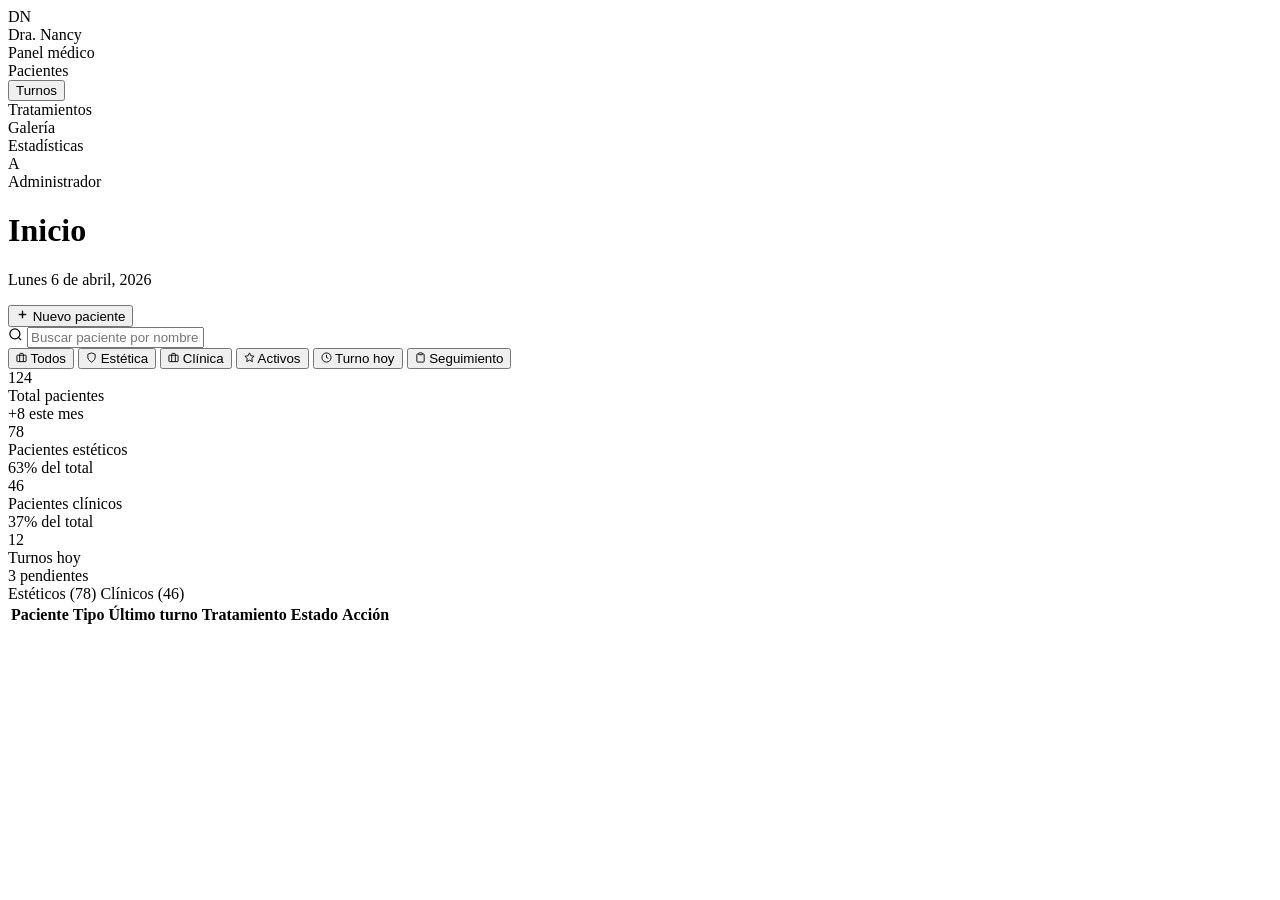
==== sistema_gestion/src/view/pages/index.html @ ffcd5617 "first commit" ====
<!DOCTYPE html>
<html lang="es">
<head>
  <meta charset="UTF-8">
  <meta name="viewport" content="width=device-width, initial-scale=1.0">
  <title>Dashboard — Panel Médico</title>
  <link rel="preconnect" href="https://fonts.googleapis.com">
  <link href="https://fonts.googleapis.com/css2?family=Montserrat:wght@300;400;500;600&family=Cormorant+Garamond:ital,wght@0,300;1,300&display=swap" rel="stylesheet">
  <link rel="stylesheet" href="../../css/estilos.css">
  <script src="../../js/dashboard.js" defer></script>
</head>
<body class="dashboard-page">

<div class="dashboard-container">
  <aside class="sidebar">
    <div class="sidebar-top">
      <div class="sidebar-avatar">DN</div>
      <div class="sidebar-name">Dra. Nancy</div>
      <div class="sidebar-role">Panel médico</div>
    </div>

    <nav class="nav-section">
      <div class="nav-item" >
        <span class="nav-dot nav-dot-gold"></span>
        Pacientes
      </div>
      <button class="nav-item" onclick="window.location.href='turnos.html'">
        <span class="nav-dot"></span>
        Turnos
      </button>
      <div class="nav-item">
        <span class="nav-dot"></span>
        Tratamientos
      </div>
      <div class="nav-item">
        <span class="nav-dot"></span>
        Galería
      </div>
      <div class="nav-item">
        <span class="nav-dot"></span>
        Estadísticas
      </div>
    </nav>

    <div class="sidebar-footer">
      <div class="sidebar-user">
        <div class="sidebar-user-avatar">A</div>
        <span class="sidebar-user-name">Administrador</span>
      </div>
    </div>
  </aside>

  <main class="main">
    <div class="topbar">
      <div class="topbar-left">
        <h1>Inicio</h1>
        <p>Lunes 6 de abril, 2026</p>
      </div>
      <div class="topbar-right">
        <button class="btn-new" onclick="window.location.href='nueva-consulta.html'">
          <svg width="13" height="13" viewBox="0 0 24 24" fill="none" stroke="currentColor" stroke-width="2.5"><line x1="12" y1="5" x2="12" y2="19"/><line x1="5" y1="12" x2="19" y2="12"/></svg>
          Nuevo paciente
        </button>
      </div>
    </div>

    <div class="content">
      <div class="bottom-section">
        <div class="bottom-search">
          <svg width="15" height="15" viewBox="0 0 24 24" fill="none" stroke="currentColor" stroke-width="2"><circle cx="11" cy="11" r="8"/><line x1="21" y1="21" x2="16.65" y2="16.65"/></svg>
          <input type="text" id="searchInput" placeholder="Buscar paciente por nombre...">
        </div>
        <div class="filter-bar">
          <button class="filter-btn active">
            <svg width="11" height="11" viewBox="0 0 24 24" fill="none" stroke="currentColor" stroke-width="2"><rect x="2" y="7" width="20" height="14" rx="1"/><path d="M16 21V5a2 2 0 00-2-2h-4a2 2 0 00-2 2v16"/></svg>
            Todos
          </button>
          <button class="filter-btn">
            <svg width="11" height="11" viewBox="0 0 24 24" fill="none" stroke="currentColor" stroke-width="2"><path d="M12 22s8-4 8-10V5l-8-3-8 3v7c0 6 8 10 8 10z"/></svg>
            Estética
          </button>
          <button class="filter-btn">
            <svg width="11" height="11" viewBox="0 0 24 24" fill="none" stroke="currentColor" stroke-width="2"><rect x="2" y="7" width="20" height="14" rx="1"/><path d="M16 21V5a2 2 0 00-2-2h-4a2 2 0 00-2 2v16"/></svg>
            Clínica
          </button>
          <button class="filter-btn">
            <svg width="11" height="11" viewBox="0 0 24 24" fill="none" stroke="currentColor" stroke-width="2"><polygon points="12 2 15.09 8.26 22 9.27 17 14.14 18.18 21.02 12 17.77 5.82 21.02 7 14.14 2 9.27 8.91 8.26 12 2"/></svg>
            Activos
          </button>
          <button class="filter-btn">
            <svg width="11" height="11" viewBox="0 0 24 24" fill="none" stroke="currentColor" stroke-width="2"><circle cx="12" cy="12" r="10"/><polyline points="12 6 12 12 16 14"/></svg>
            Turno hoy
          </button>
          <button class="filter-btn">
            <svg width="11" height="11" viewBox="0 0 24 24" fill="none" stroke="currentColor" stroke-width="2"><path d="M16 4h2a2 2 0 0 1 2 2v14a2 2 0 0 1-2 2H6a2 2 0 0 1-2-2V6a2 2 0 0 1 2-2h2"/><rect x="8" y="2" width="8" height="4" rx="1" ry="1"/></svg>
            Seguimiento
          </button>
        </div>
      </div>

      <div class="stats-grid">
        <div class="stat-card">
          <div class="stat-num">124</div>
          <div class="stat-label">Total pacientes</div>
          <span class="stat-badge badge-rosa">+8 este mes</span>
        </div>
        <div class="stat-card">
          <div class="stat-num" style="color:var(--rosa-mid);">78</div>
          <div class="stat-label">Pacientes estéticos</div>
          <span class="stat-badge badge-rosa">63% del total</span>
        </div>
        <div class="stat-card">
          <div class="stat-num">46</div>
          <div class="stat-label">Pacientes clínicos</div>
          <span class="stat-badge badge-dorado">37% del total</span>
        </div>
        <div class="stat-card">
          <div class="stat-num">12</div>
          <div class="stat-label">Turnos hoy</div>
          <span class="stat-badge badge-rosa">3 pendientes</span>
        </div>
      </div>

      <div class="table-card">
        <div class="table-header">
          <div class="tab-group">
            <span class="tab active-rosa">Estéticos (78)</span>
            <span class="tab active-dorado">Clínicos (46)</span>
          </div>
        </div>

        <table>
          <thead>
            <tr>
              <th>Paciente</th>
              <th>Tipo</th>
              <th>Último turno</th>
              <th>Tratamiento</th>
              <th>Estado</th>
              <th>Acción</th>
            </tr>
          </thead>
          <tbody id="patientTableBody">
            <!-- Renderizado dinámico vía dashboard.js -->
          </tbody>
        </table>
        <div id="pagination" class="pagination-container"></div>
      </div>
    </div>
  </main>
</div>

</body>
</html>
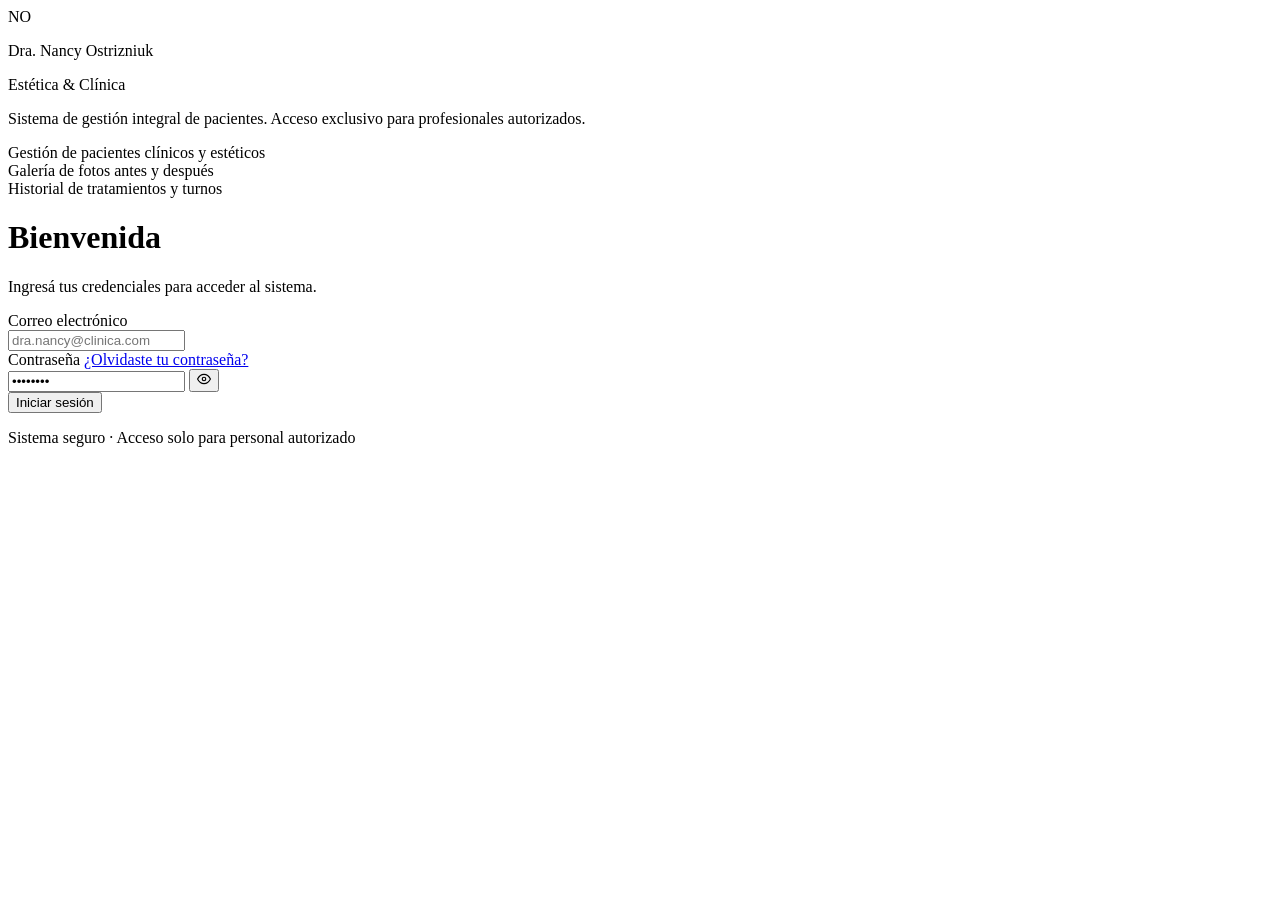
==== commit 8616df67: "Add index.html to the view pages" ====
--- a/sistema_gestion/src/view/pages/index.html
+++ b/sistema_gestion/src/view/pages/index.html
@@ -3,152 +3,66 @@
 <head>
   <meta charset="UTF-8">
   <meta name="viewport" content="width=device-width, initial-scale=1.0">
-  <title>Dashboard — Panel Médico</title>
+  <title>Iniciar Sesión — Panel Médico</title>
   <link rel="preconnect" href="https://fonts.googleapis.com">
   <link href="https://fonts.googleapis.com/css2?family=Montserrat:wght@300;400;500;600&family=Cormorant+Garamond:ital,wght@0,300;1,300&display=swap" rel="stylesheet">
-  <link rel="stylesheet" href="../../css/estilos.css">
-  <script src="../../js/dashboard.js" defer></script>
+  <link rel="stylesheet" href="/css/estilos.css">
 </head>
-<body class="dashboard-page">
+<body class="login-page">
 
-<div class="dashboard-container">
-  <aside class="sidebar">
-    <div class="sidebar-top">
-      <div class="sidebar-avatar">DN</div>
-      <div class="sidebar-name">Dra. Nancy</div>
-      <div class="sidebar-role">Panel médico</div>
+<div class="login-container">
+  <div class="left">
+    <div class="logo-wrap">
+      <span class="logo-initials">NO</span>
     </div>
+    <p class="left-name">Dra. Nancy Ostrizniuk</p>
+    <p class="left-sub">Estética &amp; Clínica</p>
+    <div class="left-divider"></div>
+    <p class="left-desc">Sistema de gestión integral de pacientes. Acceso exclusivo para profesionales autorizados.</p>
+    <div class="feature-list">
+      <div class="feature-item"><span class="feature-dot"></span>Gestión de pacientes clínicos y estéticos</div>
+      <div class="feature-item"><span class="feature-dot"></span>Galería de fotos antes y después</div>
+      <div class="feature-item"><span class="feature-dot"></span>Historial de tratamientos y turnos</div>
+    </div>
+  </div>
 
-    <nav class="nav-section">
-      <div class="nav-item" >
-        <span class="nav-dot nav-dot-gold"></span>
-        Pacientes
+  <div class="right">
+    <div class="form-wrap">
+      <h1 class="form-title">Bienvenida</h1>
+      <p class="form-sub">Ingresá tus credenciales para acceder al sistema.</p>
+
+      <div class="field">
+        <label for="email">Correo electrónico</label>
+        <div class="input-wrap">
+          <input type="email" id="email" placeholder="dra.nancy@clinica.com">
+        </div>
       </div>
-      <button class="nav-item" onclick="window.location.href='turnos.html'">
-        <span class="nav-dot"></span>
-        Turnos
-      </button>
-      <div class="nav-item">
-        <span class="nav-dot"></span>
-        Tratamientos
-      </div>
-      <div class="nav-item">
-        <span class="nav-dot"></span>
-        Galería
-      </div>
-      <div class="nav-item">
-        <span class="nav-dot"></span>
-        Estadísticas
-      </div>
-    </nav>
 
-    <div class="sidebar-footer">
-      <div class="sidebar-user">
-        <div class="sidebar-user-avatar">A</div>
-        <span class="sidebar-user-name">Administrador</span>
-      </div>
-    </div>
-  </aside>
-
-  <main class="main">
-    <div class="topbar">
-      <div class="topbar-left">
-        <h1>Inicio</h1>
-        <p>Lunes 6 de abril, 2026</p>
-      </div>
-      <div class="topbar-right">
-        <button class="btn-new" onclick="window.location.href='nueva-consulta.html'">
-          <svg width="13" height="13" viewBox="0 0 24 24" fill="none" stroke="currentColor" stroke-width="2.5"><line x1="12" y1="5" x2="12" y2="19"/><line x1="5" y1="12" x2="19" y2="12"/></svg>
-          Nuevo paciente
-        </button>
-      </div>
-    </div>
-
-    <div class="content">
-      <div class="bottom-section">
-        <div class="bottom-search">
-          <svg width="15" height="15" viewBox="0 0 24 24" fill="none" stroke="currentColor" stroke-width="2"><circle cx="11" cy="11" r="8"/><line x1="21" y1="21" x2="16.65" y2="16.65"/></svg>
-          <input type="text" id="searchInput" placeholder="Buscar paciente por nombre...">
+      <div class="field">
+        <div class="field-row">
+          <label for="pass">Contraseña</label>
+          <a href="#">¿Olvidaste tu contraseña?</a>
         </div>
-        <div class="filter-bar">
-          <button class="filter-btn active">
-            <svg width="11" height="11" viewBox="0 0 24 24" fill="none" stroke="currentColor" stroke-width="2"><rect x="2" y="7" width="20" height="14" rx="1"/><path d="M16 21V5a2 2 0 00-2-2h-4a2 2 0 00-2 2v16"/></svg>
-            Todos
-          </button>
-          <button class="filter-btn">
-            <svg width="11" height="11" viewBox="0 0 24 24" fill="none" stroke="currentColor" stroke-width="2"><path d="M12 22s8-4 8-10V5l-8-3-8 3v7c0 6 8 10 8 10z"/></svg>
-            Estética
-          </button>
-          <button class="filter-btn">
-            <svg width="11" height="11" viewBox="0 0 24 24" fill="none" stroke="currentColor" stroke-width="2"><rect x="2" y="7" width="20" height="14" rx="1"/><path d="M16 21V5a2 2 0 00-2-2h-4a2 2 0 00-2 2v16"/></svg>
-            Clínica
-          </button>
-          <button class="filter-btn">
-            <svg width="11" height="11" viewBox="0 0 24 24" fill="none" stroke="currentColor" stroke-width="2"><polygon points="12 2 15.09 8.26 22 9.27 17 14.14 18.18 21.02 12 17.77 5.82 21.02 7 14.14 2 9.27 8.91 8.26 12 2"/></svg>
-            Activos
-          </button>
-          <button class="filter-btn">
-            <svg width="11" height="11" viewBox="0 0 24 24" fill="none" stroke="currentColor" stroke-width="2"><circle cx="12" cy="12" r="10"/><polyline points="12 6 12 12 16 14"/></svg>
-            Turno hoy
-          </button>
-          <button class="filter-btn">
-            <svg width="11" height="11" viewBox="0 0 24 24" fill="none" stroke="currentColor" stroke-width="2"><path d="M16 4h2a2 2 0 0 1 2 2v14a2 2 0 0 1-2 2H6a2 2 0 0 1-2-2V6a2 2 0 0 1 2-2h2"/><rect x="8" y="2" width="8" height="4" rx="1" ry="1"/></svg>
-            Seguimiento
+        <div class="input-wrap">
+          <input type="password" id="pass" value="••••••••">
+          <button class="eye-btn" type="button" id="togglePass">
+            <svg width="14" height="14" viewBox="0 0 24 24" fill="none" stroke="currentColor" stroke-width="2"><path d="M1 12s4-8 11-8 11 8 11 8-4 8-11 8-11-8-11-8z"/><circle cx="12" cy="12" r="3"/></svg>
           </button>
         </div>
       </div>
 
-      <div class="stats-grid">
-        <div class="stat-card">
-          <div class="stat-num">124</div>
-          <div class="stat-label">Total pacientes</div>
-          <span class="stat-badge badge-rosa">+8 este mes</span>
-        </div>
-        <div class="stat-card">
-          <div class="stat-num" style="color:var(--rosa-mid);">78</div>
-          <div class="stat-label">Pacientes estéticos</div>
-          <span class="stat-badge badge-rosa">63% del total</span>
-        </div>
-        <div class="stat-card">
-          <div class="stat-num">46</div>
-          <div class="stat-label">Pacientes clínicos</div>
-          <span class="stat-badge badge-dorado">37% del total</span>
-        </div>
-        <div class="stat-card">
-          <div class="stat-num">12</div>
-          <div class="stat-label">Turnos hoy</div>
-          <span class="stat-badge badge-rosa">3 pendientes</span>
-        </div>
-      </div>
+      <button class="btn-login" onclick="window.location.href='index.html'">Iniciar sesión</button>
 
-      <div class="table-card">
-        <div class="table-header">
-          <div class="tab-group">
-            <span class="tab active-rosa">Estéticos (78)</span>
-            <span class="tab active-dorado">Clínicos (46)</span>
-          </div>
-        </div>
-
-        <table>
-          <thead>
-            <tr>
-              <th>Paciente</th>
-              <th>Tipo</th>
-              <th>Último turno</th>
-              <th>Tratamiento</th>
-              <th>Estado</th>
-              <th>Acción</th>
-            </tr>
-          </thead>
-          <tbody id="patientTableBody">
-            <!-- Renderizado dinámico vía dashboard.js -->
-          </tbody>
-        </table>
-        <div id="pagination" class="pagination-container"></div>
-      </div>
+      <p class="form-footer">Sistema seguro · Acceso solo para personal autorizado</p>
     </div>
-  </main>
+  </div>
 </div>
 
+<script>
+  document.getElementById('togglePass').addEventListener('click', function() {
+    const inp = document.getElementById('pass');
+    inp.type = inp.type === 'password' ? 'text' : 'password';
+  });
+</script>
 </body>
 </html>
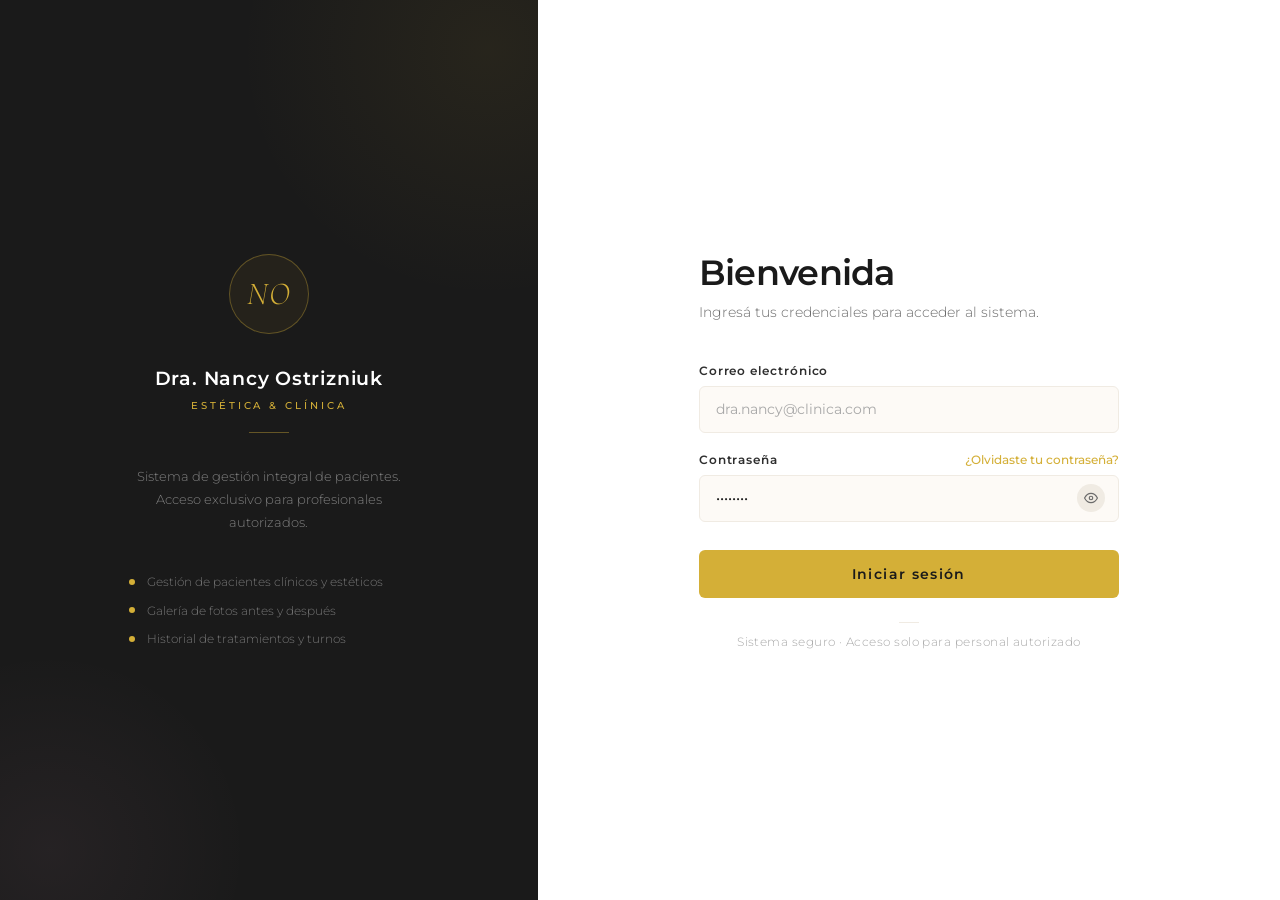
==== commit 8b35166b: "feat: nueva pagina stock y cambios menores" ====
--- a/sistema_gestion/src/view/pages/index.html
+++ b/sistema_gestion/src/view/pages/index.html
@@ -6,7 +6,7 @@
   <title>Iniciar Sesión — Panel Médico</title>
   <link rel="preconnect" href="https://fonts.googleapis.com">
   <link href="https://fonts.googleapis.com/css2?family=Montserrat:wght@300;400;500;600&family=Cormorant+Garamond:ital,wght@0,300;1,300&display=swap" rel="stylesheet">
-  <link rel="stylesheet" href="/css/estilos.css">
+  <link rel="stylesheet" href="../../../css/estilos.css">
 </head>
 <body class="login-page">
 
@@ -51,7 +51,7 @@
         </div>
       </div>
 
-      <button class="btn-login" onclick="window.location.href='index.html'">Iniciar sesión</button>
+      <button class="btn-login" onclick="window.location.href='dashboard.html'">Iniciar sesión</button>
 
       <p class="form-footer">Sistema seguro · Acceso solo para personal autorizado</p>
     </div>
--- a/sistema_gestion/css/estilos.css
+++ b/sistema_gestion/css/estilos.css
@@ -0,0 +1,1037 @@
+:root {
+  --rosa:#FFB6D9; --rosa-light:#FFD6EC; --rosa-pale:#FFF0F7; --rosa-mid:#F590C4;
+  --dorado:#D4AF37; --dorado-light:#E8D080; --dorado-pale:#FBF6E3;
+  --negro:#1A1A1A; --negro-mid:#2E2E2E;
+  --gris:#6B6B6B; --gris-light:#A8A8A8; --gris-bg:#F7F6F3;
+  --blanco:#FFFFFF; --crema:#FDFAF6; --borde:#F0EBE3; --borde-gris:#E8E4DF;
+  --mont:'Montserrat',sans-serif; --serif:'Cormorant Garamond',Georgia,serif;
+}
+*,*::before,*::after{box-sizing:border-box;margin:0;padding:0;}
+html,body{height:100%;font-family:var(--mont);}
+body{background:var(--gris-bg);}
+
+/* ── LOGIN VIEW ── */
+body.login-page{background:var(--blanco);}
+.login-container{display:flex;flex-direction:row;height:100vh;}
+.left{
+  width:42%; min-height:100vh;
+  background:var(--negro);
+  display:flex; flex-direction:column;
+  align-items:center; justify-content:center;
+  padding:3rem 3.5rem;
+  position:relative; overflow:hidden;
+}
+.left::before{
+  content:'';position:absolute;
+  top:-200px;right:-200px;
+  width:500px;height:500px;border-radius:50%;
+  background:radial-gradient(circle,rgba(212,175,55,0.07) 0%,transparent 70%);
+  pointer-events:none;
+}
+.left::after{
+  content:'';position:absolute;
+  bottom:-150px;left:-150px;
+  width:400px;height:400px;border-radius:50%;
+  background:radial-gradient(circle,rgba(255,182,217,0.05) 0%,transparent 70%);
+  pointer-events:none;
+}
+
+.logo-wrap{
+  width:80px;height:80px;border-radius:50%;
+  border:1.5px solid rgba(212,175,55,0.35);
+  display:flex;align-items:center;justify-content:center;
+  margin-bottom:2rem;
+  background:rgba(212,175,55,0.06);
+}
+.logo-initials{
+  font-family:var(--serif);font-size:2rem;font-weight:300;
+  color:var(--dorado);letter-spacing:0.04em;font-style:italic;
+}
+
+.left-name{
+  font-family:var(--mont);font-size:1.2rem;font-weight:600;
+  color:var(--blanco);letter-spacing:0.04em;
+  text-align:center;margin-bottom:0.6rem;
+}
+.left-sub{
+  font-size:0.65rem;font-weight:500;letter-spacing:0.28em;
+  text-transform:uppercase;color:var(--dorado);
+  text-align:center;margin-bottom:1.25rem;
+}
+.left-divider{width:40px;height:1px;background:rgba(212,175,55,0.4);margin:0 auto 2rem;}
+
+.left-desc{
+  font-size:0.82rem;font-weight:300;color:rgba(255,255,255,0.45);
+  text-align:center;line-height:1.75;max-width:280px;margin-bottom:2.5rem;
+}
+
+.feature-list{display:flex;flex-direction:column;gap:0.85rem;width:100%;max-width:280px;}
+.feature-item{
+  display:flex;align-items:center;gap:0.75rem;
+  font-size:0.76rem;font-weight:300;color:rgba(255,255,255,0.4);
+}
+.feature-dot{
+  width:6px;height:6px;border-radius:50%;
+  background:var(--dorado);flex-shrink:0;
+}
+
+.right{
+  flex:1;display:flex;align-items:center;justify-content:center;
+  padding:3rem 4rem;background:var(--blanco);
+}
+.form-wrap{width:100%;max-width:420px;}
+
+.form-title{
+  font-family:var(--mont);font-size:2.2rem;font-weight:600;
+  color:var(--negro);margin-bottom:0.5rem;letter-spacing:-0.02em;
+}
+.form-sub{
+  font-size:0.85rem;font-weight:300;color:var(--gris);
+  margin-bottom:2.5rem;line-height:1.6;
+}
+
+.field{margin-bottom:1.25rem;}
+.field label{
+  display:block;font-size:0.72rem;font-weight:600;
+  letter-spacing:0.08em;color:var(--negro-mid);
+  margin-bottom:0.5rem;text-transform:none;
+}
+.field-row{display:flex;align-items:center;justify-content:space-between;margin-bottom:0.5rem;}
+.field-row label{margin-bottom:0;}
+.field-row a{font-size:0.72rem;color:var(--dorado);text-decoration:none;font-weight:500;transition:opacity 0.2s;}
+.field-row a:hover{opacity:0.75;}
+
+.input-wrap{position:relative;}
+.input-wrap input{
+  width:100%;padding:0.85rem 1rem;
+  border:1.5px solid var(--borde);
+  background:var(--crema);
+  font-family:var(--mont);font-size:0.88rem;
+  color:var(--negro);outline:none;
+  border-radius:6px;
+  transition:border-color 0.2s,box-shadow 0.2s;
+}
+.input-wrap input:focus{
+  border-color:var(--dorado);
+  box-shadow:0 0 0 3px rgba(212,175,55,0.1);
+}
+.input-wrap input::placeholder{color:var(--gris-light);}
+.eye-btn{
+  position:absolute;right:0.85rem;top:50%;transform:translateY(-50%);
+  width:28px;height:28px;border-radius:50%;
+  background:var(--borde);border:none;cursor:pointer;
+  display:flex;align-items:center;justify-content:center;
+  color:var(--gris);transition:background 0.2s;
+}
+.eye-btn:hover{background:var(--rosa-pale);}
+
+.btn-login{
+  width:100%;padding:1rem;
+  background:var(--dorado);
+  border:none;border-radius:6px;
+  font-family:var(--mont);font-size:0.85rem;
+  font-weight:600;letter-spacing:0.1em;
+  color:var(--negro);cursor:pointer;
+  margin-top:0.5rem;
+  transition:background 0.2s,transform 0.15s,box-shadow 0.2s;
+}
+.btn-login:hover{
+  background:var(--dorado-light);
+  transform:translateY(-1px);
+  box-shadow:0 6px 20px rgba(212,175,55,0.3);
+}
+.btn-login:active{transform:translateY(0);}
+
+.form-footer{
+  text-align:center;
+  margin-top:1.5rem;
+  font-size:0.72rem;
+  color:var(--gris-light);
+  font-weight:300;
+  letter-spacing:0.04em;
+}
+.form-footer::before{
+  content:'';display:block;
+  width:20px;height:1px;background:var(--borde);
+  margin:0 auto 0.75rem;
+}
+
+@keyframes fadeUp{from{opacity:0;transform:translateY(18px);}to{opacity:1;transform:translateY(0);}}
+.logo-wrap  {animation:fadeUp 0.6s ease both;animation-delay:0.05s;}
+.left-name  {animation:fadeUp 0.6s ease both;animation-delay:0.1s;}
+.left-sub   {animation:fadeUp 0.6s ease both;animation-delay:0.15s;}
+.left-divider{animation:fadeUp 0.6s ease both;animation-delay:0.18s;}
+.left-desc  {animation:fadeUp 0.6s ease both;animation-delay:0.22s;}
+.feature-list{animation:fadeUp 0.6s ease both;animation-delay:0.28s;}
+.form-wrap  {animation:fadeUp 0.7s ease both;animation-delay:0.1s;}
+
+/* ── DASHBOARD VIEW ── */
+body.dashboard-page{background:var(--gris-bg);}
+.dashboard-container{display:flex;flex-direction:row;min-height:100vh;}
+.sidebar{
+  width:220px;min-height:100vh;
+  background:var(--negro);
+  display:flex;flex-direction:column;
+  padding:0;flex-shrink:0;
+  position:relative;overflow:hidden;
+}
+.sidebar::after{
+  content:'';position:absolute;bottom:0;left:0;right:0;height:200px;
+  background:linear-gradient(to top,rgba(212,175,55,0.04),transparent);
+  pointer-events:none;
+}
+
+.sidebar-top{
+  padding:1.5rem 1.25rem 1.25rem;
+  border-bottom:1px solid rgba(255,255,255,0.06);
+  margin-bottom:0.5rem;
+}
+.sidebar-avatar{
+  width:38px;height:38px;border-radius:50%;
+  background:var(--dorado);
+  display:flex;align-items:center;justify-content:center;
+  font-family:var(--mont);font-size:0.75rem;font-weight:600;
+  color:var(--negro);margin-bottom:0.75rem;
+  flex-shrink:0;
+}
+.sidebar-name{font-size:0.82rem;font-weight:600;color:var(--blanco);margin-bottom:0.15rem;}
+.sidebar-role{font-size:0.65rem;font-weight:300;color:rgba(255,255,255,0.35);letter-spacing:0.08em;}
+
+.nav-section{padding:0.5rem 0.75rem;flex:1;}
+.nav-item{
+  display:flex;align-items:center;gap:0.7rem;
+  width:100%;padding:0.65rem 0.75rem;
+  border-radius:6px;border:none;background:transparent;
+  font-family:var(--mont);font-size:0.78rem;font-weight:400;
+  color:rgba(255,255,255,0.4);
+  text-decoration:none;cursor:pointer;text-align:left;
+  transition:background 0.2s,color 0.2s;
+  margin-bottom:2px;
+  user-select:none;
+}
+.nav-item:hover{background:rgba(255,255,255,0.05);color:rgba(255,255,255,0.7);}
+.nav-item.active{
+  background:rgba(212,175,55,0.12);
+  color:var(--dorado);font-weight:500;
+}
+.nav-dot{width:7px;height:7px;border-radius:50%;background:currentColor;flex-shrink:0;}
+.nav-dot-gold{background:var(--dorado);}
+
+.sidebar-footer{
+  padding:1rem 1.25rem;
+  border-top:1px solid rgba(255,255,255,0.06);
+}
+.sidebar-user{display:flex;align-items:center;gap:0.65rem;}
+.sidebar-user-avatar{
+  width:30px;height:30px;border-radius:50%;
+  background:rgba(255,255,255,0.08);
+  border:1px solid rgba(255,255,255,0.1);
+  display:flex;align-items:center;justify-content:center;
+  font-size:0.62rem;font-weight:500;color:rgba(255,255,255,0.4);
+}
+.sidebar-user-name{font-size:0.72rem;color:rgba(255,255,255,0.3);font-weight:300;}
+
+.main{flex:1;display:flex;flex-direction:column;min-height:100vh;overflow:hidden;}
+
+.topbar{
+  background:var(--blanco);
+  border-bottom:1px solid var(--borde);
+  padding:1rem 2rem;
+  display:flex;align-items:center;justify-content:space-between;
+  flex-shrink:0;
+}
+.topbar-left h1{font-size:1.35rem;font-weight:600;color:var(--negro);letter-spacing:-0.01em;}
+.topbar-left p{font-size:0.75rem;font-weight:300;color:var(--gris-light);margin-top:0.15rem;}
+
+.topbar-right{display:flex;align-items:center;gap:0.75rem;}
+
+.search-wrap{
+  position:relative;display:flex;align-items:center;
+}
+.search-wrap input{
+  padding:0.55rem 1rem 0.55rem 2.25rem;
+  border:1.5px solid var(--borde);background:var(--crema);
+  font-family:var(--mont);font-size:0.78rem;color:var(--negro);
+  border-radius:6px;outline:none;width:220px;
+  transition:border-color 0.2s;
+}
+.search-wrap input:focus{border-color:var(--dorado);}
+.search-wrap input::placeholder{color:var(--gris-light);}
+.search-icon{position:absolute;left:0.75rem;color:var(--gris-light);}
+
+.btn-new{
+  display:flex;align-items:center;gap:0.5rem;
+  background:var(--dorado);color:var(--negro);
+  border:none;border-radius:6px;
+  font-family:var(--mont);font-size:0.75rem;font-weight:600;
+  padding:0.6rem 1.1rem;cursor:pointer;
+  letter-spacing:0.04em;
+  transition:background 0.2s,transform 0.15s;
+  white-space:nowrap;
+}
+.btn-new:hover{background:var(--dorado-light);transform:translateY(-1px);}
+
+.content{padding:1.75rem 2rem;flex:1;overflow-y:auto;}
+
+.stats-grid{
+  display:grid;grid-template-columns:repeat(4,1fr);
+  gap:1rem;margin-bottom:1.75rem;
+}
+.stat-card{
+  background:var(--blanco);border:1px solid var(--borde);
+  border-radius:10px;padding:1.25rem 1.5rem;
+  transition:box-shadow 0.2s;
+}
+.stat-card:hover{box-shadow:0 4px 16px rgba(26,26,26,0.07);}
+.stat-num{
+  font-family:var(--mont);font-size:1.9rem;font-weight:300;
+  color:var(--negro);line-height:1;margin-bottom:0.35rem;
+}
+.stat-label{font-size:0.72rem;font-weight:400;color:var(--gris);margin-bottom:0.6rem;}
+.stat-badge{
+  display:inline-flex;align-items:center;
+  font-size:0.62rem;font-weight:600;
+  padding:0.2rem 0.55rem;border-radius:20px;
+  white-space:nowrap;
+}
+.badge-rosa{background:var(--rosa-pale);color:var(--rosa-mid);}
+.badge-dorado{background:var(--dorado-pale);color:#8a6f00;}
+.badge-verde{background:#edf7ed;color:#2e7d32;}
+
+.table-card{
+  background:var(--blanco);border:1px solid var(--borde);
+  border-radius:10px;overflow:hidden;margin-bottom:1.5rem;
+  display: flex; flex-direction: column; min-height: 640px;
+}
+
+.table-header{
+  display:flex;align-items:center;justify-content:space-between;
+  padding:1rem 1.5rem;border-bottom:1px solid var(--borde);
+}
+.tab-group{display:flex;gap:0.5rem;}
+.tab{
+  padding:0.4rem 0.9rem;border-radius:20px;
+  font-size:0.72rem;font-weight:500;
+  cursor:pointer;transition:background 0.2s,color 0.2s;
+  border:1.5px solid transparent;
+}
+.tab.active-rosa{background:var(--rosa);color:var(--negro);border-color:var(--rosa);}
+.tab.active-dorado{background:var(--dorado-pale);color:#6b5200;border-color:var(--dorado-light);}
+.tab:not(.active-rosa):not(.active-dorado){background:var(--crema);color:var(--gris);border-color:var(--borde);}
+.tab:hover:not(.active-rosa):not(.active-dorado){background:var(--borde);}
+
+.sort-btn{
+  display:flex;align-items:center;gap:0.4rem;
+  font-size:0.72rem;color:var(--gris);
+  background:none;border:1.5px solid var(--borde);
+  border-radius:6px;padding:0.35rem 0.75rem;
+  cursor:pointer;font-family:var(--mont);
+  transition:border-color 0.2s;
+}
+.sort-btn:hover{border-color:var(--dorado);}
+
+table{width:100%;border-collapse:collapse;}
+thead tr{border-bottom:1px solid var(--borde);}
+thead th{
+  padding:0.75rem 1.5rem;
+  text-align:left;font-size:0.65rem;font-weight:600;
+  letter-spacing:0.1em;text-transform:uppercase;
+  color:var(--gris-light);
+}
+tbody tr{
+  border-bottom:1px solid var(--borde);
+  transition:background 0.15s;cursor:pointer;
+}
+tbody tr:last-child{border-bottom:none;}
+tbody tr:hover, .patient-row:hover{background:var(--crema);}
+.patient-row:focus{outline: 2px solid var(--dorado); background: var(--crema);}
+.highlight-row { background-color: #FFF9C4 !important; }
+.highlight-row:hover { background-color: #FFF176 !important; }
+td{padding:0.9rem 1.5rem;font-size:0.82rem;color:var(--negro-mid);}
+
+.patient-cell{display:flex;align-items:center;gap:0.75rem;}
+.patient-avatar{
+  width:34px;height:34px;border-radius:50%;
+  background:var(--rosa-pale);border:1.5px solid var(--rosa-light);
+  display:flex;align-items:center;justify-content:center;
+  font-size:0.68rem;font-weight:600;color:var(--rosa-mid);
+  flex-shrink:0;
+}
+.patient-avatar.gray{background:#f0ede8;border-color:#ddd;color:var(--gris);}
+.patient-name{font-weight:500;color:var(--negro);font-size:0.85rem;display:block;margin-bottom:0.1rem;}
+.patient-sub{font-size:0.7rem;color:var(--gris-light);font-weight:300;}
+
+.tipo-badge{
+  display:inline-block;padding:0.22rem 0.65rem;
+  border-radius:20px;font-size:0.65rem;font-weight:600;
+  letter-spacing:0.04em;
+}
+.tipo-estetica{background:var(--rosa-pale);color:var(--rosa-mid);}
+.tipo-clinica{background:#eaf2fb;color:#1565c0;}
+.tipo-ambas{background:var(--negro);color:var(--blanco);border:1px solid var(--dorado);}
+
+.estado-badge{
+  display:inline-block;padding:0.22rem 0.65rem;
+  border-radius:20px;font-size:0.65rem;font-weight:500;
+}
+.estado-activa{background:#edf7ed;color:#2e7d32;}
+.estado-seguimiento{background:#fef3e2;color:#b45309;}
+.estado-hoy{background:var(--dorado-pale);color:#6b5200;font-weight:600;}
+
+.btn-ver{
+  padding:0.35rem 0.85rem;border:1.5px solid var(--borde);
+  background:transparent;border-radius:6px;
+  font-family:var(--mont);font-size:0.7rem;font-weight:500;
+  color:var(--negro-mid);cursor:pointer;
+  transition:border-color 0.2s,background 0.2s;
+}
+.btn-ver:hover{border-color:var(--dorado);background:var(--dorado-pale);}
+.btn-ver.highlight{
+  background:var(--dorado);border-color:var(--dorado);
+  color:var(--negro);font-weight:600;
+}
+.btn-ver.highlight:hover{background:var(--dorado-light);}
+
+.bottom-section{
+  background:var(--blanco);border:1px solid var(--borde);
+  border-radius:10px;overflow:hidden;
+  margin-bottom:1rem;
+}
+
+.bottom-search{
+  padding:0.85rem 1.25rem;border-bottom:1px solid var(--borde);
+  display:flex;align-items:center;gap:0.75rem;
+  color:var(--gris-light);
+}
+.bottom-search input{
+  flex:1;border:none;background:transparent;
+  font-family:var(--mont);font-size:0.82rem;color:var(--negro);
+  outline:none;
+}
+.bottom-search input::placeholder{color:var(--gris-light);}
+.filter-bar{
+  padding:0.75rem 1.25rem;
+  display:flex;gap:0.5rem;
+}
+.filter-btn{
+  display:flex;align-items:center;gap:0.4rem;
+  padding:0.35rem 0.9rem;border-radius:20px;
+  font-size:0.7rem;font-weight:500;
+  cursor:pointer;border:1.5px solid var(--borde);
+  background:transparent;color:var(--gris);
+  font-family:var(--mont);
+  transition:background 0.2s,border-color 0.2s,color 0.2s;
+}
+.filter-btn.active{background:var(--negro);border-color:var(--negro);color:var(--blanco);}
+.filter-btn:not(.active):hover{border-color:var(--gris);color:var(--negro);}
+
+.pagination-container {
+  display: flex;
+  justify-content: center;
+  gap: 0.5rem;
+  padding: 1.5rem;
+  border-top: 1px solid var(--borde);
+  margin-top: auto;
+}
+.pagination-container button {
+  min-width: 36px;
+  padding: 0.4rem 0.6rem;
+  border: 1px solid var(--borde);
+  background: var(--blanco);
+  color: var(--negro-mid);
+  border-radius: 6px;
+  cursor: pointer;
+  font-family: var(--mont);
+  font-size: 0.82rem;
+  font-weight: 500;
+  transition: all 0.2s;
+}
+.pagination-container button:hover:not(:disabled) {
+  border-color: var(--dorado);
+  background: var(--dorado-pale);
+}
+.pagination-container button.active {
+  background: var(--dorado);
+  color: var(--negro);
+  border-color: var(--dorado);
+  font-weight: 600;
+}
+.pagination-container button:disabled {
+  opacity: 0.4;
+  cursor: not-allowed;
+}
+
+/* ── PATIENT VIEW ── */
+body.patient-page{background:var(--gris-bg);}
+.patient-page{flex-direction:column;}
+
+.patient-topbar{
+  background:var(--blanco);border-bottom:1px solid var(--borde);
+  padding:0.85rem 2rem;
+  display:flex;align-items:center;justify-content:space-between;
+  position:sticky;top:0;z-index:50;
+}
+.breadcrumb{display:flex;align-items:center;gap:0.5rem;font-size:0.8rem;}
+.breadcrumb a{
+  color:var(--gris);text-decoration:none;
+  display:flex;align-items:center;gap:0.35rem;
+  transition:color 0.2s;cursor:pointer;
+}
+.breadcrumb a:hover{color:var(--negro);}
+.breadcrumb-sep{color:var(--gris-light);}
+.breadcrumb-current{color:var(--negro);font-weight:500;}
+.topbar-actions{display:flex;align-items:center;gap:0.65rem;}
+.btn-edit{
+  padding:0.5rem 1rem;border:1.5px solid var(--borde);
+  background:transparent;border-radius:6px;
+  font-family:var(--mont);font-size:0.75rem;font-weight:500;
+  color:var(--negro-mid);cursor:pointer;
+  transition:border-color 0.2s,background 0.2s;
+}
+.btn-edit:hover{border-color:var(--gris);background:var(--crema);}
+.btn-turno{
+  display:flex;align-items:center;gap:0.5rem;
+  padding:0.5rem 1rem;background:var(--dorado);
+  border:none;border-radius:6px;
+  font-family:var(--mont);font-size:0.75rem;font-weight:600;
+  color:var(--negro);cursor:pointer;
+  transition:background 0.2s,transform 0.15s;
+}
+.btn-turno:hover{background:var(--dorado-light);transform:translateY(-1px);}
+
+.patient-layout{display:grid;grid-template-columns:270px 1fr;min-height:calc(100vh - 57px);}
+
+.patient-sidebar{
+  background:var(--blanco);border-right:1px solid var(--borde);
+  padding:2rem 1.5rem;
+  display:flex;flex-direction:column;gap:0;
+  overflow-y:auto;
+}
+.patient-avatar-wrap{
+  width:80px;height:80px;border-radius:50%;
+  background:var(--rosa-pale);border:2px solid var(--rosa-light);
+  display:flex;align-items:center;justify-content:center;
+  font-family:var(--mont);font-size:1.3rem;font-weight:600;
+  color:var(--rosa-mid);margin-bottom:1rem;
+}
+.patient-name{
+  font-size:1.15rem;font-weight:600;color:var(--negro);
+  margin-bottom:0.5rem;
+}
+.patient-type-badge{
+  display:inline-block;padding:0.25rem 0.75rem;
+  border-radius:20px;font-size:0.68rem;font-weight:600;
+  background:var(--rosa-pale);color:var(--rosa-mid);
+  margin-bottom:1.5rem;
+}
+
+.info-list{
+  display:flex;flex-direction:column;gap:0.75rem;
+}
+.info-row{
+  display:flex;align-items:flex-start;gap:0.5rem;
+  padding:0.6rem 0.85rem;
+  background:var(--crema);border-radius:6px;
+  border:1px solid var(--borde);
+}
+.info-key{font-size:0.7rem;color:var(--gris-light);font-weight:400;min-width:75px;flex-shrink:0;}
+.info-val{font-size:0.78rem;color:var(--negro);font-weight:500;}
+
+.patient-content{padding:1.75rem 2rem;overflow-y:auto;}
+
+.tabs{
+  display:flex;gap:0;border-bottom:2px solid var(--borde);
+  margin-bottom:1.75rem;
+}
+.tab-btn{
+  padding:0.65rem 1.25rem;
+  font-family:var(--mont);font-size:0.78rem;font-weight:500;
+  color:var(--gris);background:transparent;border:none;
+  cursor:pointer;border-bottom:2px solid transparent;
+  margin-bottom:-2px;transition:color 0.2s,border-color 0.2s;
+}
+.tab-btn.active{color:var(--negro);border-bottom-color:var(--dorado);}
+.tab-btn:hover:not(.active){color:var(--negro-mid);}
+
+.section-block{
+  background:var(--blanco);border:1px solid var(--borde);
+  border-radius:10px;padding:1.25rem 1.5rem;
+  margin-bottom:1.5rem;
+}
+.section-header{
+  display:flex;align-items:center;justify-content:space-between;
+  margin-bottom:1rem;
+}
+.section-title{font-size:0.9rem;font-weight:600;color:var(--negro);}
+.btn-link{
+  font-size:0.72rem;color:var(--dorado);font-weight:500;
+  background:none;border:none;cursor:pointer;
+  text-decoration:none;transition:opacity 0.2s;
+  font-family:var(--mont);
+}
+.btn-link:hover{opacity:0.7;}
+.notas-text{font-size:0.82rem;color:var(--gris);line-height:1.75;font-weight:300;}
+
+.gallery-grid{display:grid;grid-template-columns:1fr 1fr;gap:1rem;}
+.gallery-item{border-radius:8px;overflow:hidden;border:1px solid var(--borde);}
+.gallery-photos{display:grid;grid-template-columns:1fr 1fr;height:140px;}
+.gallery-photo{
+  background:var(--gris-bg);
+  display:flex;align-items:center;justify-content:center;
+  overflow:hidden;
+}
+.gallery-photo img{width:100%;height:100%;object-fit:cover;}
+.gallery-photo-placeholder{
+  display:flex;flex-direction:column;align-items:center;justify-content:center;
+  gap:0.4rem;color:var(--gris-light);font-size:0.65rem;letter-spacing:0.08em;
+  text-transform:uppercase;
+}
+.gallery-caption{
+  padding:0.6rem 0.85rem;border-top:1px solid var(--borde);
+}
+.gallery-caption-title{font-size:0.78rem;font-weight:600;color:var(--negro);}
+.gallery-caption-date{font-size:0.68rem;color:var(--gris-light);margin-top:0.1rem;}
+
+.historial-header{
+  display:flex;align-items:center;justify-content:space-between;
+  margin-bottom:1rem;
+}
+.historial-count{font-size:0.72rem;color:var(--gris-light);font-weight:300;}
+.historial-item{
+  display:flex;align-items:center;justify-content:space-between;
+  padding:0.75rem 0;border-bottom:1px solid var(--borde);
+}
+.historial-item:last-child{border-bottom:none;}
+.historial-dot{
+  width:8px;height:8px;border-radius:50%;
+  background:var(--dorado);flex-shrink:0;margin-right:0.85rem;
+}
+.historial-name{font-size:0.82rem;font-weight:500;color:var(--negro);}
+.historial-meta{font-size:0.7rem;color:var(--gris-light);margin-top:0.1rem;}
+.historial-estado{
+  padding:0.2rem 0.6rem;border-radius:20px;
+  font-size:0.62rem;font-weight:600;
+  background:#edf7ed;color:#2e7d32;
+}
+
+.historia-header{
+  display:flex;align-items:center;gap:0.5rem;
+}
+.historia-icon{color:var(--dorado);}
+.consulta-entry{
+  border:1px solid var(--borde);border-radius:8px;
+  overflow:hidden;margin-bottom:1rem;
+}
+.consulta-date-bar{
+  padding:0.6rem 1rem;
+  display:flex;align-items:center;justify-content:space-between;
+  border-bottom:1px solid var(--borde);
+  background:var(--crema);
+}
+.consulta-date{
+  display:flex;align-items:center;gap:0.5rem;
+  font-size:0.78rem;font-weight:600;color:var(--negro);
+}
+.consulta-dx{font-size:0.72rem;color:var(--rosa-mid);font-weight:500;}
+.consulta-dx-dorado{color:var(--dorado);}
+.consulta-body{padding:1rem;}
+.consulta-field{
+  font-size:0.78rem;color:var(--gris);
+  margin-bottom:0.35rem;line-height:1.5;
+}
+.consulta-field strong{color:var(--negro-mid);font-weight:500;}
+.consulta-photos{
+  display:flex;gap:0.5rem;margin-top:0.85rem;
+}
+.consulta-photo{
+  width:68px;height:68px;border-radius:6px;
+  background:var(--gris-bg);border:1px solid var(--borde);
+  overflow:hidden;flex-shrink:0;
+}
+.consulta-photo img{width:100%;height:100%;object-fit:cover;}
+
+/* ── CONSULTA VIEW ── */
+body.consulta-page{background:var(--gris-bg);}
+
+.consulta-topbar{
+  background:var(--blanco);border-bottom:1px solid var(--borde);
+  padding:0.85rem 2rem;
+  display:flex;align-items:center;justify-content:center;
+  position:sticky;top:0;z-index:50;
+}
+.back-btn{
+  position:absolute;left:2rem;
+  display:flex;align-items:center;gap:0.4rem;
+  font-size:0.78rem;color:var(--gris);
+  background:none;border:none;cursor:pointer;
+  font-family:var(--mont);
+  transition:color 0.2s;
+  text-decoration:none;
+}
+.back-btn:hover{color:var(--negro);}
+.topbar-title{font-size:0.9rem;font-weight:600;color:var(--negro);letter-spacing:0.02em;}
+.topbar-title span{
+  display:block;width:30px;height:1.5px;
+  background:var(--dorado);margin:4px auto 0;
+}
+
+.consulta-content{
+  max-width:900px;margin:0 auto;
+  padding:2rem 2rem 4rem;
+}
+
+.patient-chip{
+  display:flex;align-items:center;gap:1rem;
+  background:var(--blanco);border:1px solid var(--borde);
+  border-radius:10px;padding:1rem 1.25rem;
+  margin-bottom:2rem;
+}
+.patient-chip-avatar{
+  width:48px;height:48px;border-radius:50%;
+  background:var(--rosa-pale);border:2px solid var(--rosa-light);
+  display:flex;align-items:center;justify-content:center;
+  font-size:0.9rem;font-weight:600;color:var(--rosa-mid);
+  flex-shrink:0;
+}
+.patient-chip-name{font-size:0.95rem;font-weight:600;color:var(--negro);}
+.patient-chip-sub{font-size:0.72rem;color:var(--gris-light);margin-top:0.15rem;font-weight:300;}
+
+.form-section{margin-bottom:2rem;}
+.form-section-title{
+  font-size:0.72rem;font-weight:600;letter-spacing:0.1em;
+  text-transform:uppercase;color:var(--negro-mid);
+  margin-bottom:0.85rem;
+}
+
+.tipo-grid{display:grid;grid-template-columns:1fr 1fr;gap:0.75rem;}
+.tipo-option{
+  display:flex;align-items:center;gap:0.85rem;
+  padding:1rem 1.25rem;
+  border:2px solid var(--borde);border-radius:8px;
+  cursor:pointer;background:var(--blanco);
+  transition:border-color 0.2s,background 0.2s;
+  user-select:none;
+}
+.tipo-option:hover{border-color:var(--borde-gris);background:var(--crema);}
+.tipo-option.selected-dorado{
+  border-color:var(--dorado);
+  background:var(--dorado-pale);
+}
+.tipo-option.selected-rosa{
+  border-color:var(--rosa);
+  background:var(--rosa-pale);
+}
+.tipo-icon{
+  width:34px;height:34px;border-radius:6px;flex-shrink:0;
+  display:flex;align-items:center;justify-content:center;
+}
+.tipo-icon-dorado{background:rgba(212,175,55,0.12);color:var(--dorado);}
+.tipo-icon-rosa{background:rgba(255,182,217,0.2);color:var(--rosa-mid);}
+.tipo-label{font-size:0.85rem;font-weight:600;color:var(--negro);}
+.tipo-sub{font-size:0.7rem;color:var(--gris-light);font-weight:300;margin-top:0.1rem;}
+
+.fields-grid{display:flex;flex-direction:column;gap:1.1rem;}
+.form-field{display:flex;flex-direction:column;gap:0.45rem;}
+.form-field label{
+  font-size:0.72rem;font-weight:600;
+  color:var(--negro-mid);letter-spacing:0.06em;
+}
+.form-field input,.form-field textarea{
+  padding:0.8rem 1rem;
+  border:1.5px solid var(--borde);
+  background:var(--crema);
+  font-family:var(--mont);font-size:0.85rem;
+  color:var(--negro);outline:none;border-radius:7px;
+  transition:border-color 0.2s,box-shadow 0.2s;
+  resize:none;
+}
+.form-field input:focus,.form-field textarea:focus{
+  border-color:var(--dorado);
+  box-shadow:0 0 0 3px rgba(212,175,55,0.1);
+  background:var(--blanco);
+}
+.form-field input::placeholder,.form-field textarea::placeholder{color:var(--gris-light);}
+.form-field textarea{height:90px;line-height:1.6;}
+
+.upload-zone{
+  border:2px dashed var(--rosa-light);
+  border-radius:10px;background:var(--rosa-pale);
+  padding:2.5rem 1.5rem;
+  display:flex;flex-direction:column;align-items:center;justify-content:center;
+  gap:0.6rem;cursor:pointer;
+  transition:border-color 0.2s,background 0.2s;
+  min-height:120px;
+}
+.upload-zone:hover{border-color:var(--rosa);background:#fff5fa;}
+.upload-icon{color:var(--rosa-mid);}
+.upload-text{font-size:0.82rem;color:var(--gris);font-weight:300;}
+.upload-text strong{color:var(--rosa-mid);font-weight:500;}
+
+.photo-previews{display:flex;gap:0.6rem;margin-top:0.85rem;flex-wrap:wrap;}
+.photo-thumb{
+  width:72px;height:72px;border-radius:8px;
+  border:1.5px solid var(--borde);
+  overflow:hidden;flex-shrink:0;
+  position:relative;
+}
+.photo-thumb-inner{
+  width:100%;height:100%;
+  display:flex;align-items:center;justify-content:center;
+  position:relative;
+}
+
+.form-actions{
+  display:flex;align-items:center;justify-content:flex-end;
+  gap:0.75rem;
+  padding-top:1.5rem;
+  border-top:1px solid var(--borde);
+  margin-top:0.5rem;
+}
+.btn-cancel{
+  padding:0.7rem 1.4rem;border:1.5px solid var(--borde);
+  background:transparent;border-radius:7px;
+  font-family:var(--mont);font-size:0.78rem;font-weight:500;
+  color:var(--gris);cursor:pointer;
+  transition:border-color 0.2s,color 0.2s;
+}
+.btn-cancel:hover{border-color:var(--gris);color:var(--negro);}
+.btn-save{
+  padding:0.7rem 1.75rem;background:var(--dorado);
+  border:none;border-radius:7px;
+  font-family:var(--mont);font-size:0.78rem;font-weight:600;
+  color:var(--negro);cursor:pointer;
+  letter-spacing:0.06em;
+  transition:background 0.2s,transform 0.15s,box-shadow 0.2s;
+}
+.btn-save:hover{
+  background:var(--dorado-light);
+  transform:translateY(-1px);
+  box-shadow:0 6px 18px rgba(212,175,55,0.3);
+}
+
+.form-card{
+  background:var(--blanco);border:1px solid var(--borde);
+  border-radius:12px;padding:1.75rem 2rem;
+  margin-bottom:1.25rem;
+}
+.form-card-title{
+  font-size:0.82rem;font-weight:600;color:var(--negro);
+  letter-spacing:0.02em;margin-bottom:1.25rem;
+  padding-bottom:0.85rem;border-bottom:1px solid var(--borde);
+  display:flex;align-items:center;gap:0.6rem;
+}
+.card-title-icon{color:var(--dorado);}
+
+/* ── TURNOS / CALENDAR VIEW ── */
+.cal-topbar{
+  display:flex;align-items:center;justify-content:space-between;
+  background:var(--blanco);border-bottom:1px solid var(--borde);
+  padding:1rem 2rem;flex-shrink:0;flex-wrap:wrap;gap:0.75rem;
+}
+.cal-topbar-left{display:flex;align-items:center;gap:1rem;}
+.cal-topbar-right{display:flex;align-items:center;gap:1rem;flex-wrap:wrap;}
+.cal-nav{display:flex;align-items:center;gap:0.4rem;}
+.cal-nav-btn{
+  width:30px;height:30px;border-radius:6px;
+  border:1.5px solid var(--borde);background:transparent;
+  display:flex;align-items:center;justify-content:center;
+  cursor:pointer;color:var(--gris);font-size:1rem;line-height:1;
+  transition:border-color 0.2s,color 0.2s;font-family:var(--mont);
+}
+.cal-nav-btn:hover{border-color:var(--dorado);color:var(--negro);}
+.cal-title{font-size:1rem;font-weight:600;color:var(--negro);min-width:180px;text-align:center;}
+.btn-hoy{
+  padding:0.4rem 0.9rem;border:1.5px solid var(--borde);
+  border-radius:6px;background:transparent;
+  font-family:var(--mont);font-size:0.73rem;font-weight:500;
+  color:var(--negro-mid);cursor:pointer;
+  transition:border-color 0.2s,background 0.2s;
+}
+.btn-hoy:hover{border-color:var(--dorado);background:var(--dorado-pale);}
+.cal-view-toggle{display:flex;border:1.5px solid var(--borde);border-radius:7px;overflow:hidden;}
+.cal-view-btn{
+  padding:0.4rem 0.9rem;
+  font-family:var(--mont);font-size:0.73rem;font-weight:500;
+  background:transparent;border:none;cursor:pointer;
+  color:var(--gris);transition:background 0.2s,color 0.2s;
+}
+.cal-view-btn.active{background:var(--dorado);color:var(--negro);font-weight:600;}
+.cal-legend{display:flex;align-items:center;gap:0.9rem;}
+.cal-legend-item{display:flex;align-items:center;gap:0.35rem;font-size:0.7rem;color:var(--gris);}
+.cal-legend-dot{width:10px;height:10px;border-radius:3px;flex-shrink:0;}
+.legend-estetica{background:var(--rosa);}
+.legend-clinica{background:#90caf9;}
+.legend-bloqueado{background:#c8c8c8;}
+.btn-nuevo-turno{
+  display:flex;align-items:center;gap:0.45rem;
+  background:var(--dorado);color:var(--negro);
+  border:none;border-radius:6px;
+  font-family:var(--mont);font-size:0.73rem;font-weight:600;
+  padding:0.5rem 1rem;cursor:pointer;
+  transition:background 0.2s,transform 0.15s;
+}
+.btn-nuevo-turno:hover{background:var(--dorado-light);transform:translateY(-1px);}
+
+/* Calendar body wrapper */
+.cal-body{flex:1;overflow:auto;padding:1.5rem 2rem;}
+.cal-card{
+  background:var(--blanco);border:1px solid var(--borde);
+  border-radius:10px;overflow:hidden;
+}
+
+/* Sticky header row */
+.cal-head{
+  display:flex;position:sticky;top:0;z-index:10;
+  background:var(--crema);border-bottom:2px solid var(--borde);
+}
+.cal-time-head{
+  width:64px;flex-shrink:0;
+  border-right:1px solid var(--borde);
+}
+.cal-day-head{
+  flex:1;padding:0.55rem 0.5rem;
+  text-align:center;border-right:1px solid var(--borde);
+}
+.cal-day-head:last-child{border-right:none;}
+.cal-day-name{font-size:0.62rem;font-weight:600;letter-spacing:0.09em;text-transform:uppercase;color:var(--gris-light);}
+.cal-day-num{
+  font-size:1.1rem;font-weight:300;color:var(--negro);
+  line-height:1.3;margin-top:0.1rem;
+}
+.cal-day-head.today .cal-day-num{
+  width:30px;height:30px;border-radius:50%;
+  background:var(--dorado);color:var(--negro);font-weight:700;
+  display:flex;align-items:center;justify-content:center;
+  margin:0.1rem auto 0;font-size:0.88rem;
+}
+
+/* Grid body */
+.cal-grid-body{display:flex;}
+.cal-gutter{
+  width:64px;flex-shrink:0;
+  border-right:1px solid var(--borde);
+}
+.cal-time-lbl{
+  height:50px;display:flex;align-items:flex-start;
+  padding:4px 6px 0 4px;
+  font-size:0.62rem;color:var(--gris-light);font-weight:500;
+  white-space:nowrap;
+}
+
+/* Day column */
+.cal-day-col{
+  flex:1;position:relative;
+  border-right:1px solid var(--borde);
+}
+.cal-day-col:last-child{border-right:none;}
+.cal-bg-slot{
+  height:50px;
+  cursor:pointer;
+  transition:background 0.12s;
+}
+.cal-bg-slot.slot-hour{border-bottom:1px solid var(--borde-gris);}
+.cal-bg-slot.slot-half{border-bottom:1px dashed rgba(200,200,200,0.45);}
+.cal-bg-slot:hover{background:var(--rosa-pale);}
+.cal-bg-slot.bloqueado-bg{background:repeating-linear-gradient(45deg,#f5f5f5,#f5f5f5 4px,#fafafa 4px,#fafafa 10px);cursor:default;}
+.cal-bg-slot.bloqueado-bg:hover{background:repeating-linear-gradient(45deg,#f0f0f0,#f0f0f0 4px,#f6f6f6 4px,#f6f6f6 10px);}
+
+/* Events */
+.cal-event{
+  position:absolute;left:3px;right:3px;
+  border-radius:5px;padding:0.22rem 0.45rem;
+  font-size:0.68rem;font-weight:500;cursor:pointer;z-index:5;
+  overflow:hidden;border-left:3px solid transparent;
+  transition:filter 0.15s,box-shadow 0.15s;
+}
+.cal-event:hover{filter:brightness(0.93);box-shadow:0 2px 8px rgba(0,0,0,0.12);}
+.cal-event.estetica{background:var(--rosa-light);color:#8a004a;border-left-color:var(--rosa-mid);}
+.cal-event.clinica{background:#e3f2fd;color:#0d47a1;border-left-color:#42a5f5;}
+.cal-event.bloqueado{background:#ebebeb;color:#666;border-left-color:#bbb;}
+.cal-event-nombre{font-weight:600;white-space:nowrap;overflow:hidden;text-overflow:ellipsis;display:block;}
+.cal-event-hora{opacity:0.7;font-size:0.62rem;}
+
+/* Modal */
+.cal-modal-overlay{
+  position:fixed;inset:0;
+  background:rgba(26,26,26,0.5);
+  display:flex;align-items:center;justify-content:center;
+  z-index:200;
+  opacity:0;pointer-events:none;
+  transition:opacity 0.2s;
+}
+.cal-modal-overlay.open{opacity:1;pointer-events:all;}
+.cal-modal{
+  background:var(--blanco);border-radius:12px;
+  width:100%;max-width:480px;max-height:90vh;overflow-y:auto;
+  box-shadow:0 20px 60px rgba(26,26,26,0.22);
+  transform:translateY(14px);transition:transform 0.2s;
+}
+.cal-modal-overlay.open .cal-modal{transform:translateY(0);}
+.cal-modal-header{
+  display:flex;align-items:center;justify-content:space-between;
+  padding:1.2rem 1.5rem;border-bottom:1px solid var(--borde);
+}
+.cal-modal-title{font-size:0.92rem;font-weight:600;color:var(--negro);}
+.cal-modal-close{
+  width:28px;height:28px;border-radius:50%;
+  border:1.5px solid var(--borde);background:transparent;
+  cursor:pointer;color:var(--gris);
+  display:flex;align-items:center;justify-content:center;
+  font-size:1.1rem;transition:background 0.2s;
+}
+.cal-modal-close:hover{background:var(--crema);}
+.cal-modal-body{padding:1.25rem 1.5rem;}
+.cal-modal-footer{
+  display:flex;align-items:center;justify-content:space-between;
+  padding:1rem 1.5rem;border-top:1px solid var(--borde);gap:0.5rem;
+}
+.cal-modal-footer-left,.cal-modal-footer-right{display:flex;gap:0.5rem;}
+
+/* Form inside modal */
+.cal-form-row{margin-bottom:1rem;}
+.cal-form-row label{
+  display:block;font-size:0.7rem;font-weight:600;
+  color:var(--negro-mid);letter-spacing:0.06em;margin-bottom:0.4rem;
+}
+.cal-form-row input,.cal-form-row select,.cal-form-row textarea{
+  width:100%;padding:0.65rem 0.85rem;
+  border:1.5px solid var(--borde);background:var(--crema);
+  font-family:var(--mont);font-size:0.82rem;color:var(--negro);
+  border-radius:7px;outline:none;
+  transition:border-color 0.2s,box-shadow 0.2s;
+}
+.cal-form-row input:focus,.cal-form-row select:focus,.cal-form-row textarea:focus{
+  border-color:var(--dorado);box-shadow:0 0 0 3px rgba(212,175,55,0.1);
+}
+.cal-form-row input::placeholder,.cal-form-row textarea::placeholder{color:var(--gris-light);}
+.cal-form-two{display:grid;grid-template-columns:1fr 1fr;gap:0.75rem;}
+
+/* Tipo selector */
+.cal-tipo-grid{display:grid;grid-template-columns:1fr 1fr 1fr;gap:0.5rem;margin-top:0.4rem;}
+.cal-tipo-opt{
+  padding:0.55rem 0.5rem;border-radius:7px;
+  border:1.5px solid var(--borde);text-align:center;
+  cursor:pointer;font-size:0.73rem;font-weight:500;
+  background:transparent;font-family:var(--mont);
+  transition:all 0.2s;
+}
+.cal-tipo-opt:hover{border-color:var(--gris-light);}
+.cal-tipo-opt.sel-estetica{background:var(--rosa-pale);border-color:var(--rosa-mid);color:#8a004a;}
+.cal-tipo-opt.sel-clinica{background:#e3f2fd;border-color:#42a5f5;color:#0d47a1;}
+.cal-tipo-opt.sel-bloqueado{background:#f0f0f0;border-color:#bbb;color:#555;}
+
+/* Action buttons */
+.btn-whatsapp{
+  display:flex;align-items:center;gap:0.45rem;
+  padding:0.5rem 1rem;background:#25d366;border:none;border-radius:7px;
+  font-family:var(--mont);font-size:0.73rem;font-weight:600;
+  color:#003d1a;cursor:pointer;transition:background 0.2s;
+}
+.btn-whatsapp:hover{background:#1eb557;}
+.btn-eliminar{
+  padding:0.5rem 0.9rem;
+  border:1.5px solid #fee2e2;background:#fff5f5;border-radius:7px;
+  font-family:var(--mont);font-size:0.73rem;font-weight:500;
+  color:#dc2626;cursor:pointer;transition:background 0.2s;
+}
+.btn-eliminar:hover{background:#fee2e2;}
